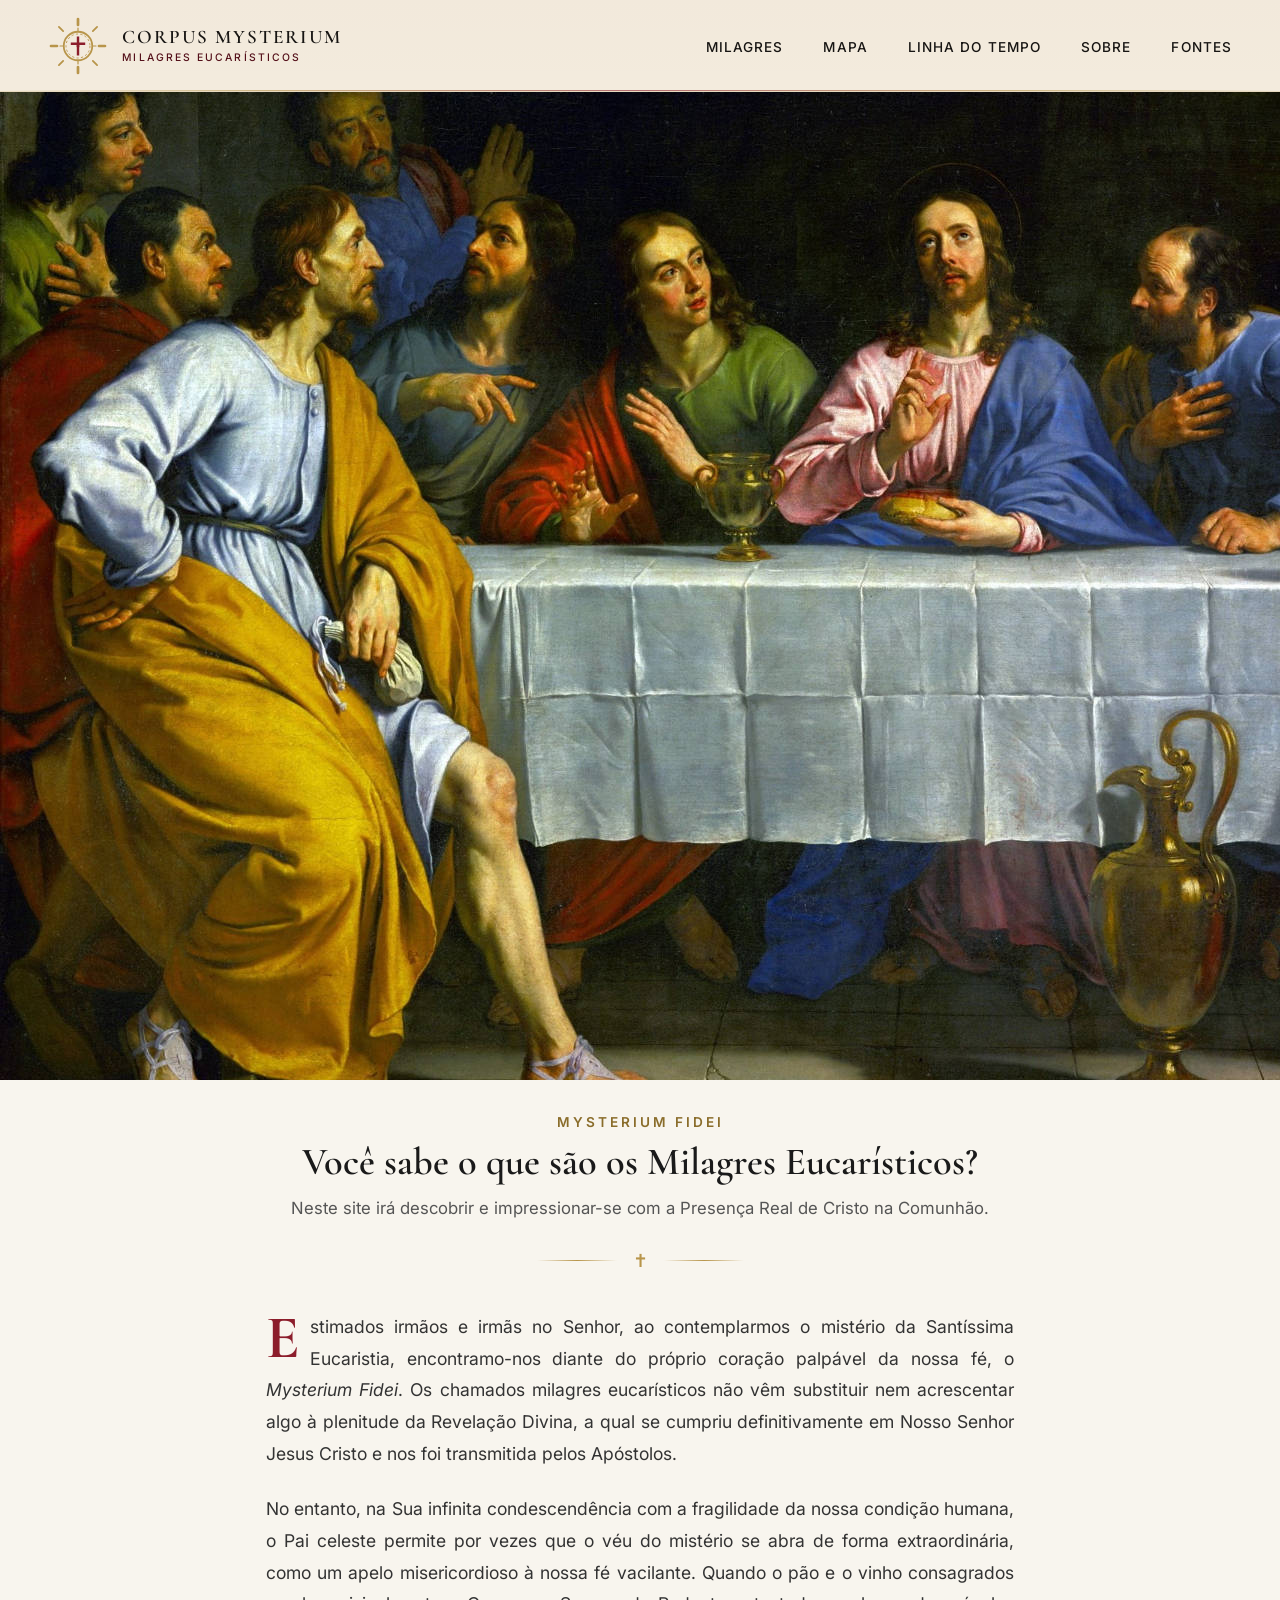
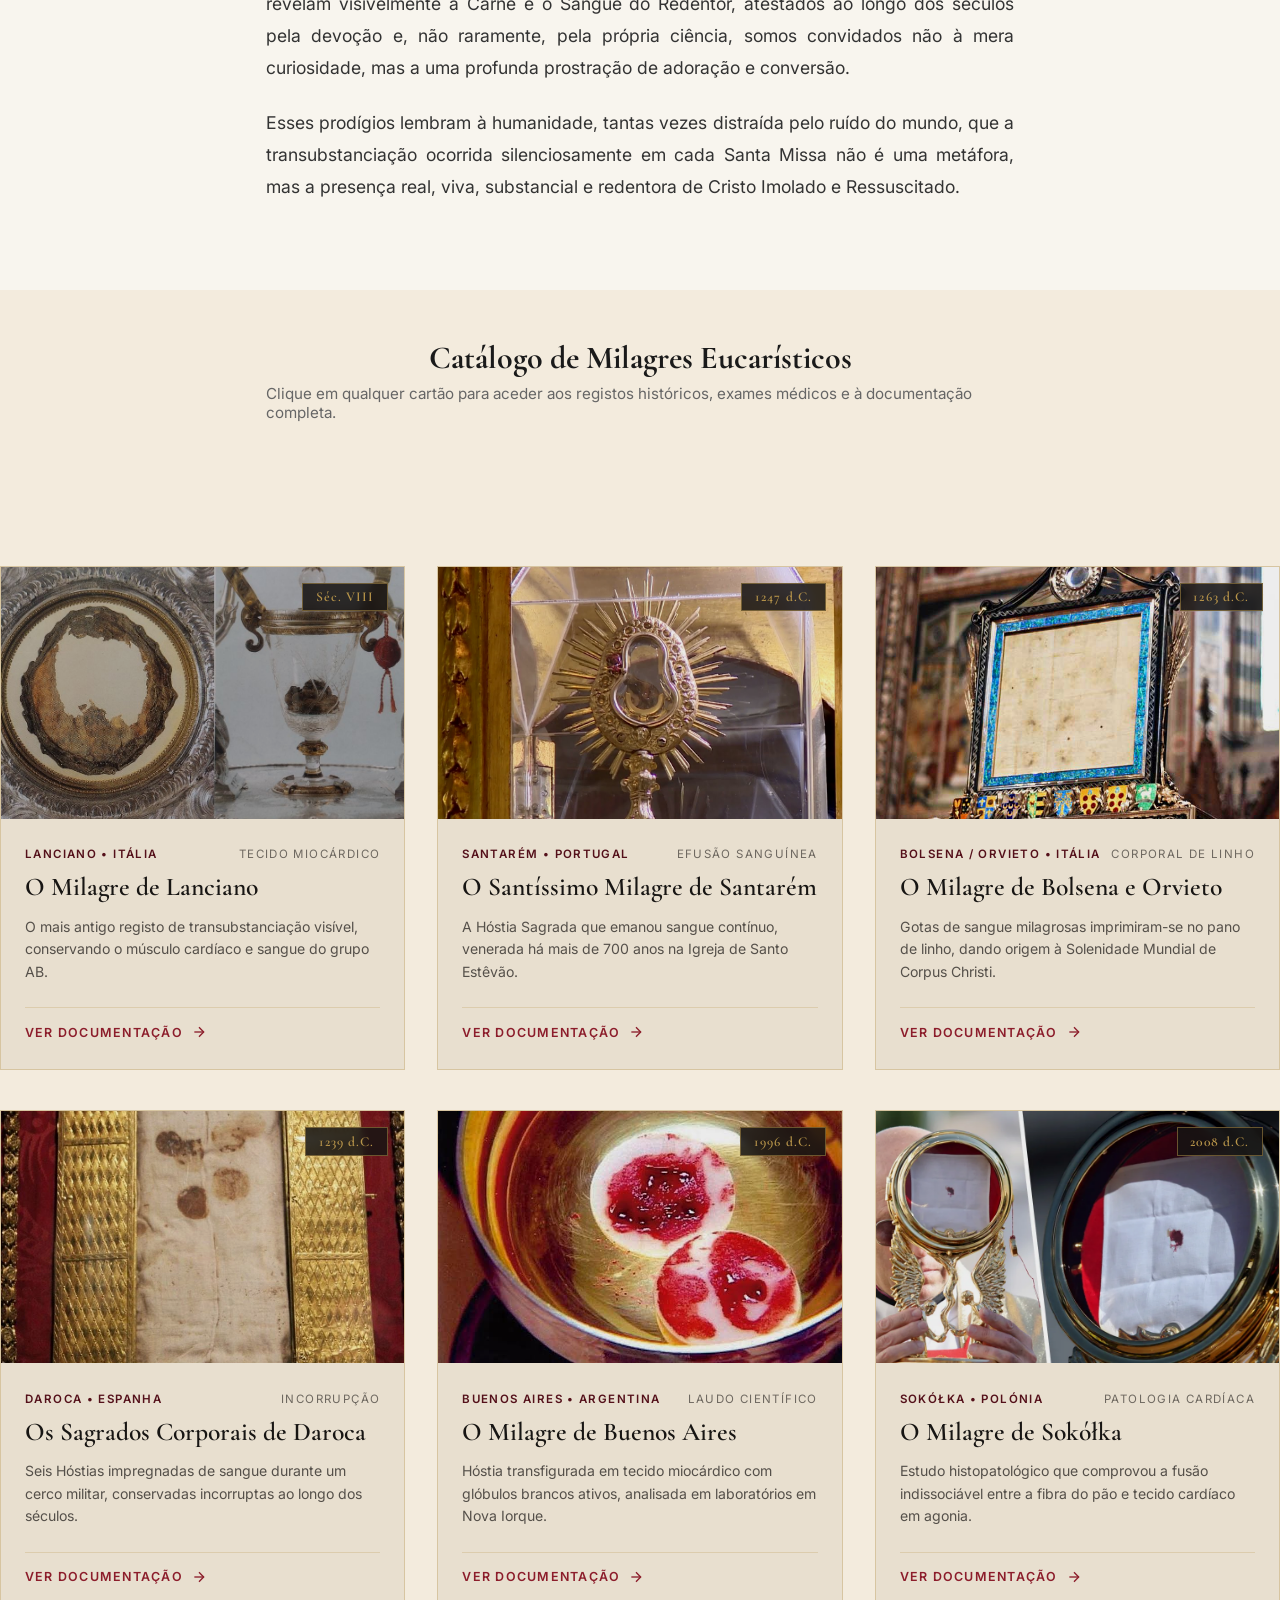
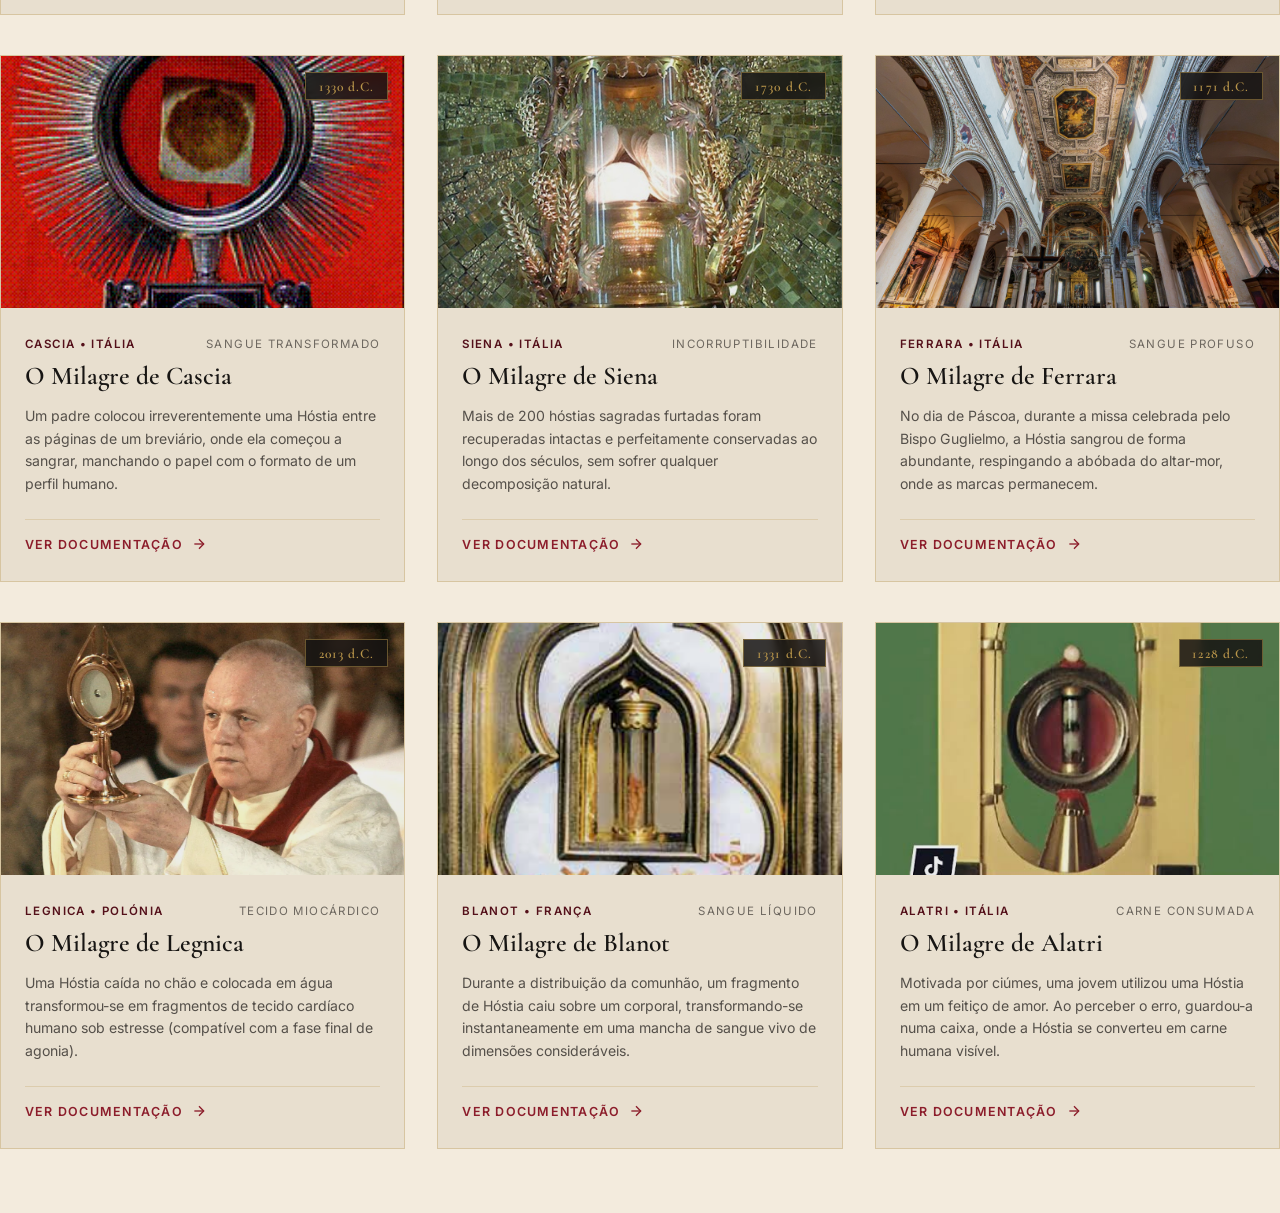
==== index.html @ 96ff58cb "Add files via upload primeira versao do sirte" ====
<!DOCTYPE html>
<html lang="pt-BR">

<head>
    <meta charset="UTF-8">
    <meta name="viewport" content="width=device-width, initial-scale=1.0">
    <title>Corpus Mysterium - Catálogo de Milagres Eucarísticos</title>

    <!-- Tipografia Editorial: Cormorant Garamond (Solene) & Inter (Moderna) -->
    <link rel="preconnect" href="https://fonts.googleapis.com">
    <link rel="preconnect" href="https://fonts.gstatic.com" crossorigin>
    <link
        href="https://fonts.googleapis.com/css2?family=Cormorant+Garamond:ital,wght@0,400;0,600;1,400&family=Inter:wght@300;400;500;600&display=swap"
        rel="stylesheet">

    <link rel="stylesheet" href="style.css">
</head>

<body>

    <header class="corpus-header">
        <!-- Textura/Marca d'água sutil de fundo (sem néon) -->
        <div class="sacred-atmosphere" aria-hidden="true"></div>

        <div class="header-container">
            <!-- ESQUERDA: Logo Gravura com Identidade do Projeto -->
            <div class="logo-wrapper">
                <a href="#" class="brand-placeholder" aria-label="Corpus Mysterium - Início">
                    <span class="brand-symbol" aria-hidden="true">
                        <!-- Logo SVG: Gravura Eucarística em Estilo Prensa Clássica -->
                        <svg width="40" height="40" viewBox="0 0 40 40" fill="none" xmlns="http://www.w3.org/2000/svg">
                            <!-- Raios de luz gravados com hierarquia de traços -->
                            <g stroke="#B8954A" stroke-linecap="round">
                                <path d="M20 2V6M20 34V38M2 20H6M34 20H38" stroke-width="1.8" />
                                <path
                                    d="M7.27 7.27L10.1 10.1M29.9 29.9L32.73 32.73M7.27 32.73L10.1 29.9M29.9 10.1L32.73 7.27"
                                    stroke-width="1.2" />
                                <path d="M20 8V10M20 30V32M8 20H10M30 20H32" stroke-width="0.8" />
                            </g>
                            <!-- Borda da Hóstia (Prensa/Encadernação) -->
                            <circle cx="20" cy="20" r="9.5" stroke="#B8954A" stroke-width="1.2" />
                            <circle cx="20" cy="20" r="8" stroke="#B8954A" stroke-width="0.6"
                                stroke-dasharray="1.5 1.5" />
                            <!-- Cruz Litúrgica em Vermelho Sangue -->
                            <path d="M20 14.5V25.5M16 18.5H24" stroke="#8C1D2B" stroke-width="1.6"
                                stroke-linecap="square" />
                            <circle cx="20" cy="20" r="1" fill="#8C1D2B" />
                        </svg>
                    </span>
                    <div class="brand-text">
                        <span class="brand-title">Corpus Mysterium</span>
                        <span class="brand-subtitle">Milagres Eucarísticos</span>
                    </div>
                </a>
            </div>

            <!-- CENTRO / DIREITA: Navegação Desktop -->
            <nav class="main-nav" aria-label="Navegação Principal">
                <ul class="nav-list">
                    <li><a href="#milagres" class="nav-link">Milagres</a></li>
                    <li><a href="#mapa" class="nav-link">Mapa</a></li>
                    <li><a href="#linha-do-tempo" class="nav-link">Linha do Tempo</a></li>
                    <li><a href="#sobre" class="nav-link">Sobre</a></li>
                    <li><a href="#fontes" class="nav-link">Fontes</a></li>
                </ul>
            </nav>

            <!-- Ações Mobile -->
            <div class="header-actions">
                <button class="mobile-menu-btn" id="menuToggle" aria-label="Abrir Menu" aria-expanded="false">
                    <span class="hamburger-line"></span>
                    <span class="hamburger-line"></span>
                </button>
            </div>
        </div>

        <!-- Linha Inferior com Acabamento Litúrgico -->
        <div class="sacred-bottom-border" aria-hidden="true"></div>
    </header>

    <!-- Menu Gaveta Mobile -->
    <div class="mobile-drawer" id="mobileDrawer" aria-hidden="true">
        <div class="drawer-header">
            <span class="drawer-title">Sumário Litúrgico</span>
            <button class="drawer-close" id="menuClose" aria-label="Fechar Menu">&times;</button>
        </div>
        <nav class="drawer-nav">
            <ul>
                <li><a href="#milagres" class="drawer-link">Milagres</a></li>
                <li><a href="#mapa" class="drawer-link">Mapa</a></li>
                <li><a href="#linha-do-tempo" class="drawer-link">Linha do Tempo</a></li>
                <li><a href="#sobre" class="drawer-link">Sobre</a></li>
                <li><a href="#fontes" class="drawer-link">Fontes</a></li>
            </ul>
        </nav>
        <div class="drawer-footer">
            <span>Corpus Mysterium &middot; Patrimônio Histórico</span>
        </div>
    </div>
    <div class="drawer-backdrop" id="drawerBackdrop"></div>

    <div class="imagemPrincipal">
        <img src="imagens/last-supper-jesus-desktop-7qcbirqkfvjuj2x7.jpg" alt="">
    </div>
    <section class="seccao-introducao">
        <div class="container-editorial">

            <!-- TÍTULOS -->
            <header class="editorial-header">
                <span class="editorial-subtitulo">Mysterium Fidei</span>
                <h2 class="editorial-titulo">Você sabe o que são os Milagres Eucarísticos?</h2>
                <p class="editorial-tagline">Neste site irá descobrir e impressionar-se com a Presença Real de Cristo na
                    Comunhão.</p>
            </header>

            <!-- DIVISOR DECORATIVO -->
            <div class="sacred-divider" aria-hidden="true">
                <span class="line"></span>
                <span class="symbol">✝</span>
                <span class="line"></span>
            </div>

            <!-- CORPO DE TEXTO -->
            <article class="editorial-conteudo">
                <p>
                    <span class="drop-cap">E</span>stimados irmãos e irmãs no Senhor, ao contemplarmos o mistério da
                    Santíssima Eucaristia, encontramo-nos diante do próprio coração palpável da nossa fé, o
                    <em>Mysterium Fidei</em>. Os chamados milagres eucarísticos não vêm substituir nem acrescentar algo
                    à plenitude da Revelação Divina, a qual se cumpriu definitivamente em Nosso Senhor Jesus Cristo e
                    nos foi transmitida pelos Apóstolos.
                </p>
                <p>
                    No entanto, na Sua infinita condescendência com a fragilidade da nossa condição humana, o Pai
                    celeste permite por vezes que o véu do mistério se abra de forma extraordinária, como um apelo
                    misericordioso à nossa fé vacilante. Quando o pão e o vinho consagrados revelam visivelmente a Carne
                    e o Sangue do Redentor, atestados ao longo dos séculos pela devoção e, não raramente, pela própria
                    ciência, somos convidados não à mera curiosidade, mas a uma profunda prostração de adoração e
                    conversão.
                </p>
                <p>
                    Esses prodígios lembram à humanidade, tantas vezes distraída pelo ruído do mundo, que a
                    transubstanciação ocorrida silenciosamente em cada Santa Missa não é uma metáfora, mas a presença
                    real, viva, substancial e redentora de Cristo Imolado e Ressuscitado.
                </p>
            </article>

        </div>
    </section>

    <!-- SEÇÃO SUBSEQUENTE COM MARGEM ADEQUADA -->
    <section class="seccao-catalogo container-editorial">
        <h2 class="catalogo-titulo">Catálogo de Milagres Eucarísticos</h2>
        <p class="catalogo-subtitulo">Clique em qualquer cartão para aceder aos registos históricos, exames médicos e à
            documentação completa.</p>
    </section>

    <!-- SEÇÃO DE CARDS EM FILEIRAS DE 3 COM FOTO -->
    <section id="galeria-milagres" class="miracles-gallery-section">
        <div class="section-container">
            <div class="section-header">
                <span class="section-tag"></span>
            </div>

            <!-- Grelha de 3 Colunas -->
            <div class="miracles-photo-grid">

                <!-- CARD 1 -->
                <a href="/milagre lanciano/lanciano.html" class="miracle-photo-card">
                    <div class="card-photo-wrapper">
                        <!-- Substitua o caminho da imagem pelo ficheiro real da foto -->
                        <img src="imagens/milagre-eucaristico-de-lanciano-04.jpg" alt="Relicário do Milagre de Lanciano"
                            class="card-photo" loading="lazy">
                        <span class="card-badge">Séc. VIII</span>
                    </div>
                    <div class="card-body">
                        <div class="card-meta">
                            <span class="card-location">Lanciano &bull; Itália</span>
                            <span class="card-type">Tecido Miocárdico</span>
                        </div>
                        <h3 class="card-title">O Milagre de Lanciano</h3>
                        <p class="card-description">
                            O mais antigo registo de transubstanciação visível, conservando o músculo cardíaco e sangue
                            do grupo AB.
                        </p>
                        <span class="card-action">
                            Ver Documentação
                            <svg class="arrow-icon" viewBox="0 0 24 24" fill="none" stroke="currentColor"
                                stroke-width="2">
                                <line x1="5" y1="12" x2="19" y2="12"></line>
                                <polyline points="12 5 19 12 12 19"></polyline>
                            </svg>
                        </span>
                    </div>
                </a>

                <!-- CARD 2 -->
                <a href="/milagre santarem/santarem.html" class="miracle-photo-card">
                    <div class="card-photo-wrapper">
                        <img src="imagens/maxresdefault.jpg" alt="Santuário do Milagre de Santarém" class="card-photo"
                            loading="lazy">
                        <span class="card-badge">1247 d.C.</span>
                    </div>
                    <div class="card-body">
                        <div class="card-meta">
                            <span class="card-location">Santarém &bull; Portugal</span>
                            <span class="card-type">Efusão Sanguínea</span>
                        </div>
                        <h3 class="card-title">O Santíssimo Milagre de Santarém</h3>
                        <p class="card-description">
                            A Hóstia Sagrada que emanou sangue contínuo, venerada há mais de 700 anos na Igreja de Santo
                            Estêvão.
                        </p>
                        <span class="card-action">
                            Ver Documentação
                            <svg class="arrow-icon" viewBox="0 0 24 24" fill="none" stroke="currentColor"
                                stroke-width="2">
                                <line x1="5" y1="12" x2="19" y2="12"></line>
                                <polyline points="12 5 19 12 12 19"></polyline>
                            </svg>
                        </span>
                    </div>
                </a>

                <!-- CARD 3 -->
                <a href="/milagre bolsena e orvieto/bolsena.html" class="miracle-photo-card">
                    <div class="card-photo-wrapper">
                        <img src="imagens/foto12_orvieto.jpg" alt="Corporal de Bolsena e Orvieto" class="card-photo"
                            loading="lazy">
                        <span class="card-badge">1263 d.C.</span>
                    </div>
                    <div class="card-body">
                        <div class="card-meta">
                            <span class="card-location">Bolsena / Orvieto &bull; Itália</span>
                            <span class="card-type">Corporal de Linho</span>
                        </div>
                        <h3 class="card-title">O Milagre de Bolsena e Orvieto</h3>
                        <p class="card-description">
                            Gotas de sangue milagrosas imprimiram-se no pano de linho, dando origem à Solenidade Mundial
                            de Corpus Christi.
                        </p>
                        <span class="card-action">
                            Ver Documentação
                            <svg class="arrow-icon" viewBox="0 0 24 24" fill="none" stroke="currentColor"
                                stroke-width="2">
                                <line x1="5" y1="12" x2="19" y2="12"></line>
                                <polyline points="12 5 19 12 12 19"></polyline>
                            </svg>
                        </span>
                    </div>
                </a>

                <!-- CARD 4 -->
                <a href="/milagre daroca/daroca.html" class="miracle-photo-card">
                    <div class="card-photo-wrapper">
                        <img src="imagens/O-milagre-eucarístico-de-Daroca.jpg" alt="Sagradas Hóstias de Daroca"
                            class="card-photo" loading="lazy">
                        <span class="card-badge">1239 d.C.</span>
                    </div>
                    <div class="card-body">
                        <div class="card-meta">
                            <span class="card-location">Daroca &bull; Espanha</span>
                            <span class="card-type">Incorrupção</span>
                        </div>
                        <h3 class="card-title">Os Sagrados Corporais de Daroca</h3>
                        <p class="card-description">
                            Seis Hóstias impregnadas de sangue durante um cerco militar, conservadas incorruptas ao
                            longo dos séculos.
                        </p>
                        <span class="card-action">
                            Ver Documentação
                            <svg class="arrow-icon" viewBox="0 0 24 24" fill="none" stroke="currentColor"
                                stroke-width="2">
                                <line x1="5" y1="12" x2="19" y2="12"></line>
                                <polyline points="12 5 19 12 12 19"></polyline>
                            </svg>
                        </span>
                    </div>
                </a>

                <!-- CARD 5 -->
                <a href="/milagre buenos aires/buenosaires.html" class="miracle-photo-card">
                    <div class="card-photo-wrapper">
                        <img src="imagens/images.jpg" alt="Análise do Milagre de Buenos Aires" class="card-photo"
                            loading="lazy">
                        <span class="card-badge">1996 d.C.</span>
                    </div>
                    <div class="card-body">
                        <div class="card-meta">
                            <span class="card-location">Buenos Aires &bull; Argentina</span>
                            <span class="card-type">Laudo Científico</span>
                        </div>
                        <h3 class="card-title">O Milagre de Buenos Aires</h3>
                        <p class="card-description">
                            Hóstia transfigurada em tecido miocárdico com glóbulos brancos ativos, analisada em
                            laboratórios em Nova Iorque.
                        </p>
                        <span class="card-action">
                            Ver Documentação
                            <svg class="arrow-icon" viewBox="0 0 24 24" fill="none" stroke="currentColor"
                                stroke-width="2">
                                <line x1="5" y1="12" x2="19" y2="12"></line>
                                <polyline points="12 5 19 12 12 19"></polyline>
                            </svg>
                        </span>
                    </div>
                </a>

                <!-- CARD 6 -->
                <a href="/milagre de Sokółka/Sokółka.html" class="miracle-photo-card">
                    <div class="card-photo-wrapper">
                        <img src="imagens/WEB3-SOKOLKA-MIRACLE-EUCHARIST-BODY.webp"
                            alt="Exame Histopatológico de Sokółka" class="card-photo" loading="lazy">
                        <span class="card-badge">2008 d.C.</span>
                    </div>
                    <div class="card-body">
                        <div class="card-meta">
                            <span class="card-location">Sokółka &bull; Polónia</span>
                            <span class="card-type">Patologia Cardíaca</span>
                        </div>
                        <h3 class="card-title">O Milagre de Sokółka</h3>
                        <p class="card-description">
                            Estudo histopatológico que comprovou a fusão indissociável entre a fibra do pão e tecido
                            cardíaco em agonia.
                        </p>
                        <span class="card-action">
                            Ver Documentação
                            <svg class="arrow-icon" viewBox="0 0 24 24" fill="none" stroke="currentColor"
                                stroke-width="2">
                                <line x1="5" y1="12" x2="19" y2="12"></line>
                                <polyline points="12 5 19 12 12 19"></polyline>
                            </svg>
                        </span>
                    </div>
                </a>

                <!-- 1. Cascia -->
                <a href="/milagre cascia/cascia.html" class="miracle-photo-card">
                    <div class="card-photo-wrapper">
                        <img src="imagens/cassia.gif" alt="Milagre Eucarístico de Cascia" class="card-photo"
                            loading="lazy">
                        <span class="card-badge">1330 d.C.</span>
                    </div>
                    <div class="card-body">
                        <div class="card-meta">
                            <span class="card-location">Cascia &bull; Itália</span>
                            <span class="card-type">Sangue Transformado</span>
                        </div>
                        <h3 class="card-title">O Milagre de Cascia</h3>
                        <p class="card-description">
                            Um padre colocou irreverentemente uma Hóstia entre as páginas de um breviário, onde ela
                            começou a sangrar, manchando o papel com o formato de um perfil humano.
                        </p>
                        <span class="card-action">
                            Ver Documentação
                            <svg class="arrow-icon" viewBox="0 0 24 24" fill="none" stroke="currentColor"
                                stroke-width="2">
                                <line x1="5" y1="12" x2="19" y2="12"></line>
                                <polyline points="12 5 19 12 12 19"></polyline>
                            </svg>
                        </span>
                    </div>
                </a>

                <!-- 2. Siena -->
                <a href="/milagre de siena/siena.html" class="miracle-photo-card">
                    <div class="card-photo-wrapper">
                        <img src="imagens/siena.jpg" alt="Milagre Eucarístico de Siena" class="card-photo"
                            loading="lazy">
                        <span class="card-badge">1730 d.C.</span>
                    </div>
                    <div class="card-body">
                        <div class="card-meta">
                            <span class="card-location">Siena &bull; Itália</span>
                            <span class="card-type">Incorruptibilidade</span>
                        </div>
                        <h3 class="card-title">O Milagre de Siena</h3>
                        <p class="card-description">
                            Mais de 200 hóstias sagradas furtadas foram recuperadas intactas e perfeitamente conservadas
                            ao longo dos séculos, sem sofrer qualquer decomposição natural.
                        </p>
                        <span class="card-action">
                            Ver Documentação
                            <svg class="arrow-icon" viewBox="0 0 24 24" fill="none" stroke="currentColor"
                                stroke-width="2">
                                <line x1="5" y1="12" x2="19" y2="12"></line>
                                <polyline points="12 5 19 12 12 19"></polyline>
                            </svg>
                        </span>
                    </div>
                </a>

                <!-- 3. Ferrara -->
                <a href="/milagre de ferrara/ferrara.html" class="miracle-photo-card">
                    <div class="card-photo-wrapper">
                        <img src="imagens/ferrara.jpg" alt="Milagre Eucarístico de Ferrara" class="card-photo"
                            loading="lazy">
                        <span class="card-badge">1171 d.C.</span>
                    </div>
                    <div class="card-body">
                        <div class="card-meta">
                            <span class="card-location">Ferrara &bull; Itália</span>
                            <span class="card-type">Sangue Profuso</span>
                        </div>
                        <h3 class="card-title">O Milagre de Ferrara</h3>
                        <p class="card-description">
                            No dia de Páscoa, durante a missa celebrada pelo Bispo Guglielmo, a Hóstia sangrou de forma
                            abundante, respingando a abóbada do altar-mor, onde as marcas permanecem.
                        </p>
                        <span class="card-action">
                            Ver Documentação
                            <svg class="arrow-icon" viewBox="0 0 24 24" fill="none" stroke="currentColor"
                                stroke-width="2">
                                <line x1="5" y1="12" x2="19" y2="12"></line>
                                <polyline points="12 5 19 12 12 19"></polyline>
                            </svg>
                        </span>
                    </div>
                </a>

                <!-- 4. Legnica -->
                <a href="/milagre de legnica/legnica.html" class="miracle-photo-card">
                    <div class="card-photo-wrapper">
                        <img src="imagens/legnica.webp" alt="Milagre Eucarístico de Legnica" class="card-photo"
                            loading="lazy">
                        <span class="card-badge">2013 d.C.</span>
                    </div>
                    <div class="card-body">
                        <div class="card-meta">
                            <span class="card-location">Legnica &bull; Polónia</span>
                            <span class="card-type">Tecido Miocárdico</span>
                        </div>
                        <h3 class="card-title">O Milagre de Legnica</h3>
                        <p class="card-description">
                            Uma Hóstia caída no chão e colocada em água transformou-se em fragmentos de tecido cardíaco
                            humano sob estresse (compatível com a fase final de agonia).
                        </p>
                        <span class="card-action">
                            Ver Documentação
                            <svg class="arrow-icon" viewBox="0 0 24 24" fill="none" stroke="currentColor"
                                stroke-width="2">
                                <line x1="5" y1="12" x2="19" y2="12"></line>
                                <polyline points="12 5 19 12 12 19"></polyline>
                            </svg>
                        </span>
                    </div>
                </a>

                <!-- 5. Blanot -->
                <a href="/milagre de blanot/blanot.html" class="miracle-photo-card">
                    <div class="card-photo-wrapper">
                        <img src="imagens/blanot_1.JPG" alt="Milagre Eucarístico de Blanot" class="card-photo"
                            loading="lazy">
                        <span class="card-badge">1331 d.C.</span>
                    </div>
                    <div class="card-body">
                        <div class="card-meta">
                            <span class="card-location">Blanot &bull; França</span>
                            <span class="card-type">Sangue Líquido</span>
                        </div>
                        <h3 class="card-title">O Milagre de Blanot</h3>
                        <p class="card-description">
                            Durante a distribuição da comunhão, um fragmento de Hóstia caiu sobre um corporal,
                            transformando-se instantaneamente em uma mancha de sangue vivo de dimensões consideráveis.
                        </p>
                        <span class="card-action">
                            Ver Documentação
                            <svg class="arrow-icon" viewBox="0 0 24 24" fill="none" stroke="currentColor"
                                stroke-width="2">
                                <line x1="5" y1="12" x2="19" y2="12"></line>
                                <polyline points="12 5 19 12 12 19"></polyline>
                            </svg>
                        </span>
                    </div>
                </a>

                <!-- 6. Alatri -->
                <a href="/milagre de alatri/alatri.html" class="miracle-photo-card">
                    <div class="card-photo-wrapper">
                        <img src="imagens/alatri.jpg" alt="Milagre Eucarístico de Alatri" class="card-photo"
                            loading="lazy">
                        <span class="card-badge">1228 d.C.</span>
                    </div>
                    <div class="card-body">
                        <div class="card-meta">
                            <span class="card-location">Alatri &bull; Itália</span>
                            <span class="card-type">Carne Consumada</span>
                        </div>
                        <h3 class="card-title">O Milagre de Alatri</h3>
                        <p class="card-description">
                            Motivada por ciúmes, uma jovem utilizou uma Hóstia em um feitiço de amor. Ao perceber o
                            erro, guardou-a numa caixa, onde a Hóstia se converteu em carne humana visível.
                        </p>
                        <span class="card-action">
                            Ver Documentação
                            <svg class="arrow-icon" viewBox="0 0 24 24" fill="none" stroke="currentColor"
                                stroke-width="2">
                                <line x1="5" y1="12" x2="19" y2="12"></line>
                                <polyline points="12 5 19 12 12 19"></polyline>
                            </svg>
                        </span>
                    </div>
                </a>

            </div>
        </div>
    </section>

    <script src="script.js"></script>
</body>

</html>
---- style.css ----
:root {
    /* Paleta Oficial */
    --ivory-eucharistic: #F3EBDD;
    --cream: #E8DFCF;
    --incense-black: #171513;
    --blood-red: #8C1D2B;
    /* Vermelho sangue vivo */
    --blood-deep: #54101A;
    /* Vinho sacramental escuro */
    --liturgical-gold: #B8954A;
    /* Dourado litúrgico */

    /* Tipografia */
    --font-heading: 'Cormorant Garamond', Georgia, serif;
    --font-sans: 'Inter', sans-serif;

    /* Dimensões */
    --header-height: 92px;
    --container-max: 1400px;
}

/* Reset básico */
*,
*::before,
*::after {
    box-sizing: border-box;
    margin: 0;
    padding: 0;
}

body {
    background-color: var(--ivory-eucharistic);
    color: var(--incense-black);
    font-family: var(--font-sans);
    -webkit-font-smoothing: antialiased;
}

/* ==========================================
   HEADER PRINCIPAL
   ========================================== */
.corpus-header {

    position: fixed;
    top: 0;
    left: 0;
    z-index: 1000;
    /* Garante que o header fique acima dos outros elementos */
    width: 100%;
    height: var(--header-height);
    background-color: var(--ivory-eucharistic);
    display: flex;
    align-items: center;
    justify-content: center;
    border-bottom: 1px solid rgba(184, 149, 74, 0.2);
}

/* Fundo editorial sóbrio (Sem néon/brilho artificial) */
.sacred-atmosphere {
    position: absolute;
    top: 0;
    left: 0;
    width: 100%;
    height: 100%;
    pointer-events: none;
    opacity: 0.25;
    background: linear-gradient(180deg, rgba(140, 29, 43, 0.04) 0%, transparent 100%);
}

.header-container {
    width: 100%;
    max-width: var(--container-max);
    margin: 0 auto;
    padding: 0 3rem;
    display: flex;
    align-items: center;
    justify-content: space-between;
    position: relative;
    z-index: 2;
}

/* ==========================================
   LOGO & BRANDING (ESQUERDA)
   ========================================== */
.logo-wrapper {
    display: flex;
    align-items: center;
}

.brand-placeholder {
    display: flex;
    align-items: center;
    gap: 0.9rem;
    text-decoration: none;
    color: var(--incense-black);
    transition: opacity 0.25s ease;
}

.brand-placeholder:hover {
    opacity: 0.82;
}

.brand-symbol {
    display: flex;
    align-items: center;
    justify-content: center;
    width: 60px;
    /* Aumentado de 42px para 60px */
    height: 60px;
    /* Aumentado de 42px para 60px */
    flex-shrink: 0;
}

.brand-symbol svg {
    display: block;
    width: 100%;
    height: 100%;
}

.brand-text {
    display: flex;
    flex-direction: column;
}

.brand-title {
    font-family: var(--font-heading);
    font-size: 1.2rem;
    font-weight: 600;
    letter-spacing: 0.1em;
    text-transform: uppercase;
    color: var(--incense-black);
    line-height: 1.1;
}

.brand-subtitle {
    font-size: 0.65rem;
    font-weight: 500;
    letter-spacing: 0.2em;
    text-transform: uppercase;
    color: var(--blood-deep);
    margin-top: 3px;
}

/* ==========================================
   NAVEGAÇÃO PRINCIPAL (DESKTOP)
   ========================================== */
.main-nav {
    display: flex;
}

.nav-list {
    list-style: none;
    display: flex;
    gap: 2.5rem;
    align-items: center;
}

.nav-link {
    position: relative;
    text-decoration: none;
    font-family: var(--font-sans);
    font-size: 0.85rem;
    font-weight: 500;
    letter-spacing: 0.08em;
    text-transform: uppercase;
    color: var(--incense-black);
    padding: 0.5rem 0;
    transition: color 0.25s ease;
}

/* Linha de seleção elegante ao passar o mouse */
.nav-link::after {
    content: '';
    position: absolute;
    bottom: 0;
    left: 0;
    width: 0;
    height: 1.5px;
    background: var(--blood-red);
    transition: width 0.25s cubic-bezier(0.4, 0, 0.2, 1);
}

.nav-link:hover {
    color: var(--blood-red);
}

.nav-link:hover::after {
    width: 100%;
}

/* Detalhe inferior em degradê litúrgico */
.sacred-bottom-border {
    position: absolute;
    bottom: 0;
    left: 0;
    width: 100%;
    height: 1.5px;
    background: linear-gradient(90deg,
            transparent 0%,
            var(--liturgical-gold) 20%,
            var(--blood-red) 50%,
            var(--liturgical-gold) 80%,
            transparent 100%);
    opacity: 0.6;
    z-index: 3;
}

/* ==========================================
   BOTÃO MENU MOBILE
   ========================================== */
.header-actions {
    display: none;
}

.mobile-menu-btn {
    background: none;
    border: none;
    cursor: pointer;
    width: 32px;
    height: 32px;
    display: flex;
    flex-direction: column;
    justify-content: center;
    gap: 6px;
    padding: 4px;
}

.hamburger-line {
    display: block;
    width: 100%;
    height: 1.5px;
    background-color: var(--incense-black);
    transition: transform 0.3s ease;
}

/* ==========================================
   GAVETA MOBILE (MOBILE DRAWER)
   ========================================== */
.mobile-drawer {
    position: fixed;
    top: 0;
    right: -100%;
    width: 300px;
    height: 100vh;
    background-color: var(--ivory-eucharistic);
    border-left: 1px solid var(--liturgical-gold);
    z-index: 2000;
    display: flex;
    flex-direction: column;
    padding: 2rem;
    transition: right 0.35s cubic-bezier(0.16, 1, 0.3, 1);
    box-shadow: -10px 0 30px rgba(23, 21, 19, 0.12);
}

.mobile-drawer.open {
    right: 0;
}

.drawer-header {
    display: flex;
    justify-content: space-between;
    align-items: center;
    border-bottom: 1px solid rgba(184, 149, 74, 0.25);
    padding-bottom: 1rem;
    margin-bottom: 2rem;
}

.drawer-title {
    font-family: var(--font-heading);
    font-size: 1.15rem;
    font-weight: 600;
    letter-spacing: 0.1em;
    color: var(--blood-deep);
    text-transform: uppercase;
}

.drawer-close {
    background: none;
    border: none;
    font-size: 1.8rem;
    cursor: pointer;
    color: var(--incense-black);
    line-height: 1;
}

.drawer-nav ul {
    list-style: none;
    display: flex;
    flex-direction: column;
    gap: 1.5rem;
}

.drawer-link {
    text-decoration: none;
    font-size: 1.1rem;
    font-family: var(--font-heading);
    color: var(--incense-black);
    letter-spacing: 0.08em;
    display: inline-block;
    transition: color 0.2s ease, transform 0.2s ease;
}

.drawer-link:hover {
    color: var(--blood-red);
    transform: translateX(4px);
}

.drawer-footer {
    margin-top: auto;
    font-size: 0.7rem;
    letter-spacing: 0.1em;
    color: var(--blood-deep);
    text-align: center;
    border-top: 1px solid rgba(184, 149, 74, 0.25);
    padding-top: 1.5rem;
    text-transform: uppercase;
}

.drawer-backdrop {
    position: fixed;
    top: 0;
    left: 0;
    width: 100vw;
    height: 100vh;
    background-color: rgba(23, 21, 19, 0.4);
    backdrop-filter: blur(2px);
    z-index: 1500;
    opacity: 0;
    visibility: hidden;
    transition: opacity 0.3s ease, visibility 0.3s ease;
}

.drawer-backdrop.active {
    opacity: 1;
    visibility: visible;
}

/* ==========================================
   RESPONSIVIDADE (MEDIA QUERIES)
   ========================================== */
@media (max-width: 968px) {
    .header-container {
        padding: 0 1.5rem;
    }

    .main-nav {
        display: none;
    }

    .header-actions {
        display: flex;
    }
}

@media (max-width: 480px) {
    .brand-title {
        font-size: 1.05rem;
    }
}

.imagemPrincipal {
    background-image: url(/imagens/last-supper-jesus-desktop-7qcbirqkfvjuj2x7.jpg);
    height: 1050px;
}



.informacoes {
    display: block;
    text-align: center;
    margin-top: 30px;
    text-transform: uppercase;

    p {
        display: flex;
        font-size: large;
        border-radius: 15px;
        padding: 10px;
        font-family: Arial, Helvetica, sans-serif;
        text-transform: none;
        max-width: 500px;
        margin: 20px auto 0 auto;

    }
}

.cards {
    background-color: #B8954A;
    display: flex;
    height: 70rem;
    margin-top: 100px;
}

/* ==========================================
   GRELHA DE CARDS DE MILAGRES (3 COLUNAS)
   ========================================== */
.miracles-gallery-section {
    background-color: var(--ivory-eucharistic);
    padding: 4rem 0;
}

/* Configuração do Grid de 3 Colunas */
.miracles-photo-grid {
    display: grid;
    grid-template-columns: repeat(3, 1fr); /* 3 colunas idênticas */
    gap: 2.5rem 2rem;                       /* Espaçamento entre os cards */
    margin-top: 3rem;
}

/* Estrutura do Card Clicável */
.miracle-photo-card {
    display: flex;
    flex-direction: column;
    text-decoration: none;
    color: var(--incense-black);
    background-color: var(--cream);
    border: 1px solid rgba(184, 149, 74, 0.35);
    position: relative;
    overflow: hidden;
    transition: transform 0.35s cubic-bezier(0.16, 1, 0.3, 1), 
                box-shadow 0.35s ease, 
                border-color 0.35s ease;
}

/* Efeito ao passar o rato (Hover) */
.miracle-photo-card:hover {
    transform: translateY(-8px);
    border-color: var(--liturgical-gold);
    box-shadow: 0 16px 32px rgba(23, 21, 19, 0.12);
}

/* Contentor da Foto */
.card-photo-wrapper {
    position: relative;
    width: 100%;
    aspect-ratio: 16 / 10; /* Mantém a proporção elegante da foto */
    overflow: hidden;
    background-color: var(--incense-black);
}

.card-photo {
    width: 100%;
    height: 100%;
    object-fit: cover; /* Ajusta a imagem sem distorcer */
    transition: transform 0.6s cubic-bezier(0.16, 1, 0.3, 1), filter 0.6s ease;
    filter: brightness(0.92) contrast(1.02);
}

/* Zoom suave na imagem ao passar o rato */
.miracle-photo-card:hover .card-photo {
    transform: scale(1.07);
    filter: brightness(1) contrast(1.05);
}

/* Badge de Época na Foto */
.card-badge {
    position: absolute;
    top: 1rem;
    right: 1rem;
    background-color: rgba(23, 21, 19, 0.85);
    color: var(--liturgical-gold);
    font-family: var(--font-heading);
    font-size: 0.85rem;
    font-weight: 600;
    letter-spacing: 0.08em;
    padding: 0.3rem 0.8rem;
    border: 1px solid rgba(184, 149, 74, 0.5);
    backdrop-filter: blur(4px);
}

/* Corpo do Card */
.card-body {
    padding: 1.8rem 1.5rem;
    display: flex;
    flex-direction: column;
    flex-grow: 1;
}

.card-meta {
    display: flex;
    justify-content: space-between;
    align-items: center;
    font-size: 0.72rem;
    letter-spacing: 0.12em;
    text-transform: uppercase;
    margin-bottom: 0.6rem;
}

.card-location {
    color: var(--blood-deep);
    font-weight: 600;
}

.card-type {
    color: #6E6860;
}

.card-title {
    font-family: var(--font-heading);
    font-size: 1.6rem;
    font-weight: 600;
    color: var(--incense-black);
    line-height: 1.25;
    margin-bottom: 0.8rem;
    transition: color 0.25s ease;
}

.miracle-photo-card:hover .card-title {
    color: var(--blood-red);
}

.card-description {
    font-size: 0.88rem;
    color: #55504A;
    line-height: 1.6;
    margin-bottom: 1.5rem;
    flex-grow: 1;
}

/* Ação de Clique no Fundo do Card */
.card-action {
    display: inline-flex;
    align-items: center;
    gap: 0.5rem;
    font-size: 0.78rem;
    font-weight: 600;
    letter-spacing: 0.1em;
    text-transform: uppercase;
    color: var(--blood-red);
    border-top: 1px solid rgba(184, 149, 74, 0.25);
    padding-top: 1rem;
    margin-top: auto;
    transition: color 0.25s ease;
}

.arrow-icon {
    width: 16px;
    height: 16px;
    transition: transform 0.25s ease;
}

.miracle-photo-card:hover .card-action {
    color: var(--blood-deep);
}

.miracle-photo-card:hover .arrow-icon {
    transform: translateX(5px);
}

/* ==========================================
   RESPONSIVIDADE (MOBILE & TABLET)
   ========================================== */
@media (max-width: 1024px) {
    .miracles-photo-grid {
        grid-template-columns: repeat(2, 1fr); /* 2 colunas em tablets */
        gap: 2rem 1.5rem;
    }
}

@media (max-width: 650px) {
    .miracles-photo-grid {
        grid-template-columns: 1fr; /* 1 coluna em telemóveis */
    }
    
    .card-photo-wrapper {
        aspect-ratio: 16 / 9;
    }
}

/* ESTRUTURA GERAL DA SECÇÃO */
.seccao-introducao {
  background-color: #F8F5EE; /* Tom bege claro/pergaminho */
  padding: 4rem 1.5rem;
  color: #2A2A2A;
}

/* CONTAINER COM LARGURA DE LEITURA CONFORTÁVEL */
.container-editorial {
  max-width: 780px; /* Largura ideal para leitura de textos longos */
  margin: 0 auto;
  padding: 0 1rem;
}

/* HEADER EDITORIAL */
.editorial-header {
  text-align: center;
  margin-bottom: 2rem;
}

.editorial-subtitulo {
  display: block;
  font-size: 0.85rem;
  text-transform: uppercase;
  letter-spacing: 3px;
  color: #8A6D2B; /* Dourado escuro */
  margin-bottom: 0.5rem;
  font-weight: 600;
}

.editorial-titulo {
  font-family: 'Cormorant Garamond', Georgia, serif;
  font-size: 2.4rem;
  font-weight: 600;
  color: #1A1A1A;
  line-height: 1.25;
  margin-bottom: 0.75rem;
}

.editorial-tagline {
  font-size: 1.05rem;
  color: #555555;
  font-weight: 400;
}

/* DIVISOR SAGRADO ELEGANTE */
.sacred-divider {
  display: flex;
  align-items: center;
  justify-content: center;
  gap: 1rem;
  margin: 2rem 0 2.5rem;
}

.sacred-divider .line {
  height: 1px;
  width: 80px;
  background: linear-gradient(90deg, transparent, #B8954A, transparent);
}

.sacred-divider .symbol {
  color: #B8954A;
  font-size: 1.1rem;
}

/* CONTEÚDO E TIPOGRAFIA */
.editorial-conteudo p {
  text-align: justify; /* Textos longos ficam mais alinhados e organizados */
  font-size: 1.1rem;
  line-height: 1.8; /* Espaçamento entre linhas para melhor leitura */
  color: #333333;
  margin-bottom: 1.5rem;
}

/* LETRA CAPITULAR (DROP CAP) */
.drop-cap {
  font-family: 'Cormorant Garamond', Georgia, serif;
  float: left;
  font-size: 3.8rem;
  line-height: 0.8;
  padding-right: 0.6rem;
  padding-top: 0.2rem;
  color: #8C1D2B; /* Vermelho rubi / Sangue */
  font-weight: 700;
}

/* SECÇÃO DO CATÁLOGO (AJUSTE DE MARGENS) */
.seccao-catalogo {
  padding-top: 3rem;
  padding-bottom: 2rem;
}

.catalogo-titulo {
  font-family: 'Cormorant Garamond', Georgia, serif;
  font-size: 2rem;
  color: #1A1A1A;
  margin-bottom: 0.4rem;
  text-align: center;
}

.catalogo-subtitulo {
  font-size: 0.95rem;
  color: #666666;
}

/* RESPONSIVIDADE PARA TELEMÓVEL */
@media (max-width: 768px) {
  .editorial-titulo {
    font-size: 1.8rem;
  }
  
  .editorial-conteudo p {
    text-align: left; /* Em ecrãs pequenos, o alinhamento à esquerda funciona melhor */
    font-size: 1rem;
  }
}
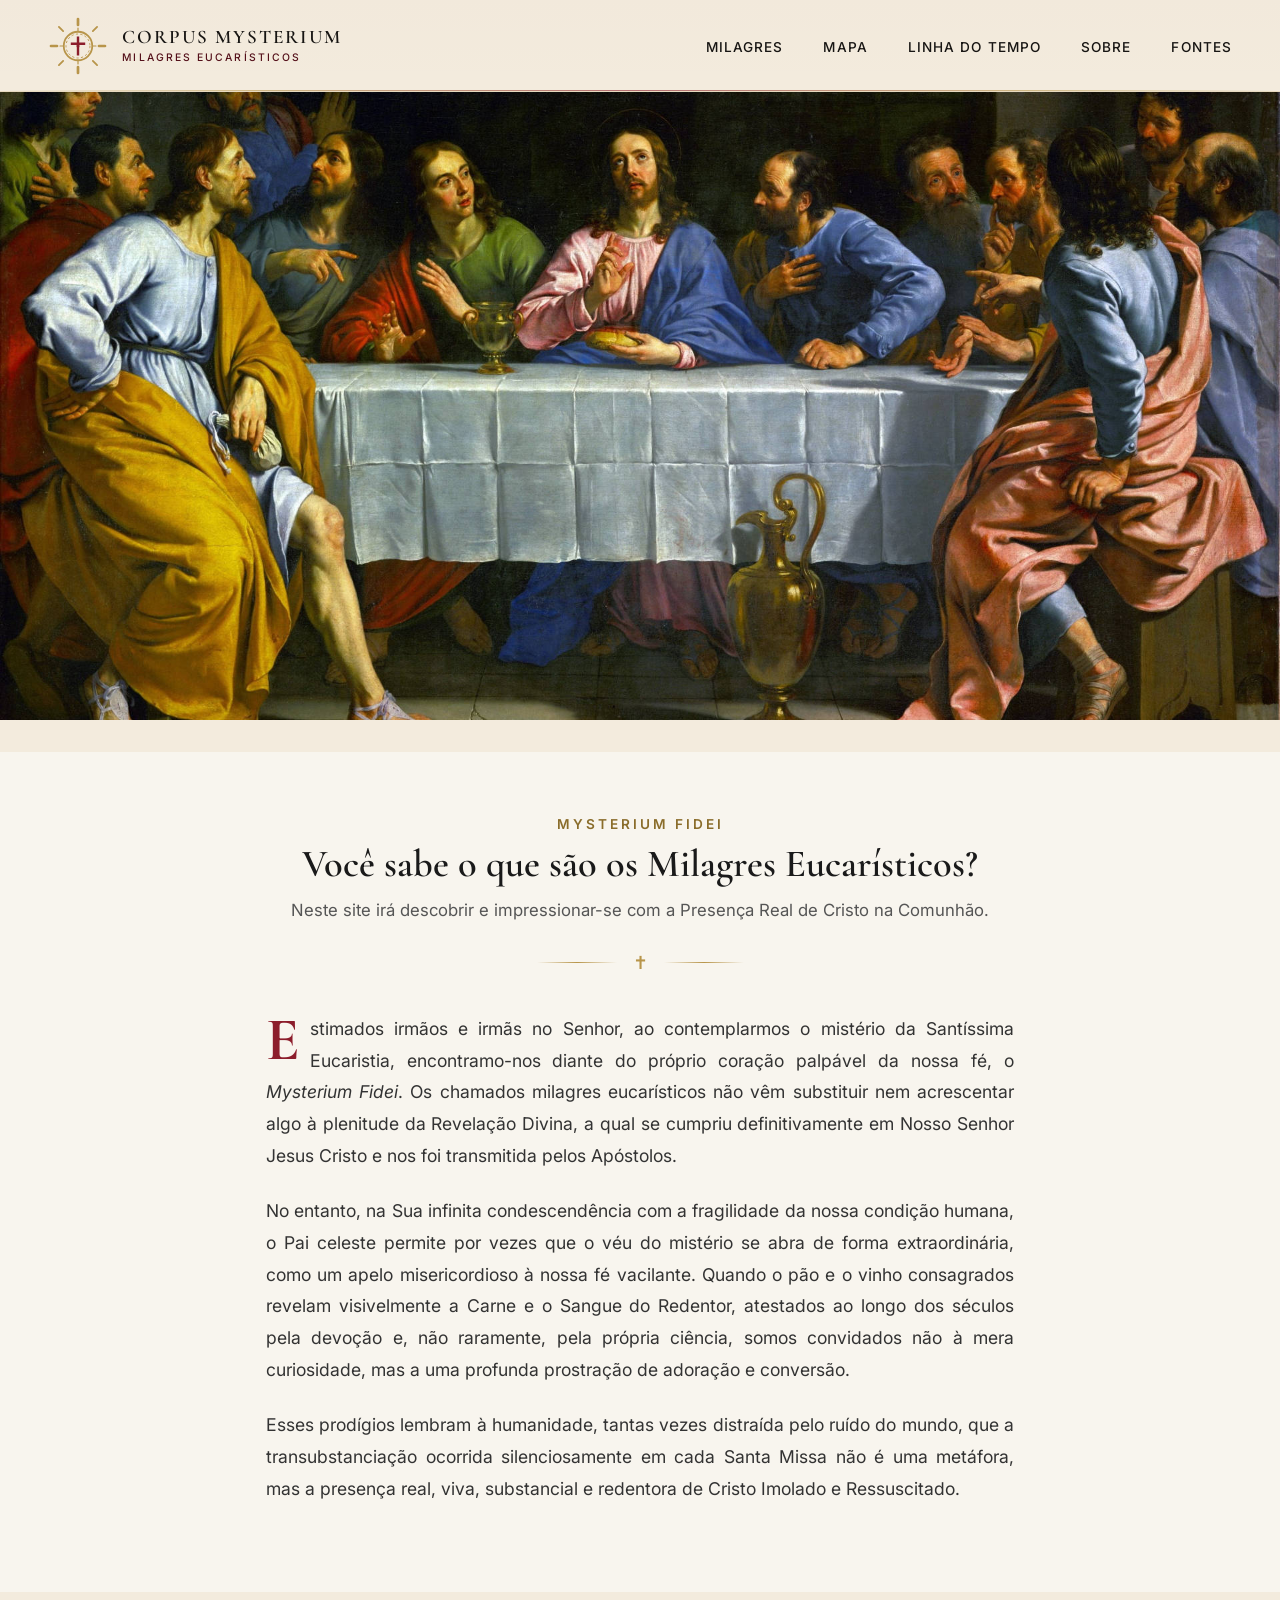
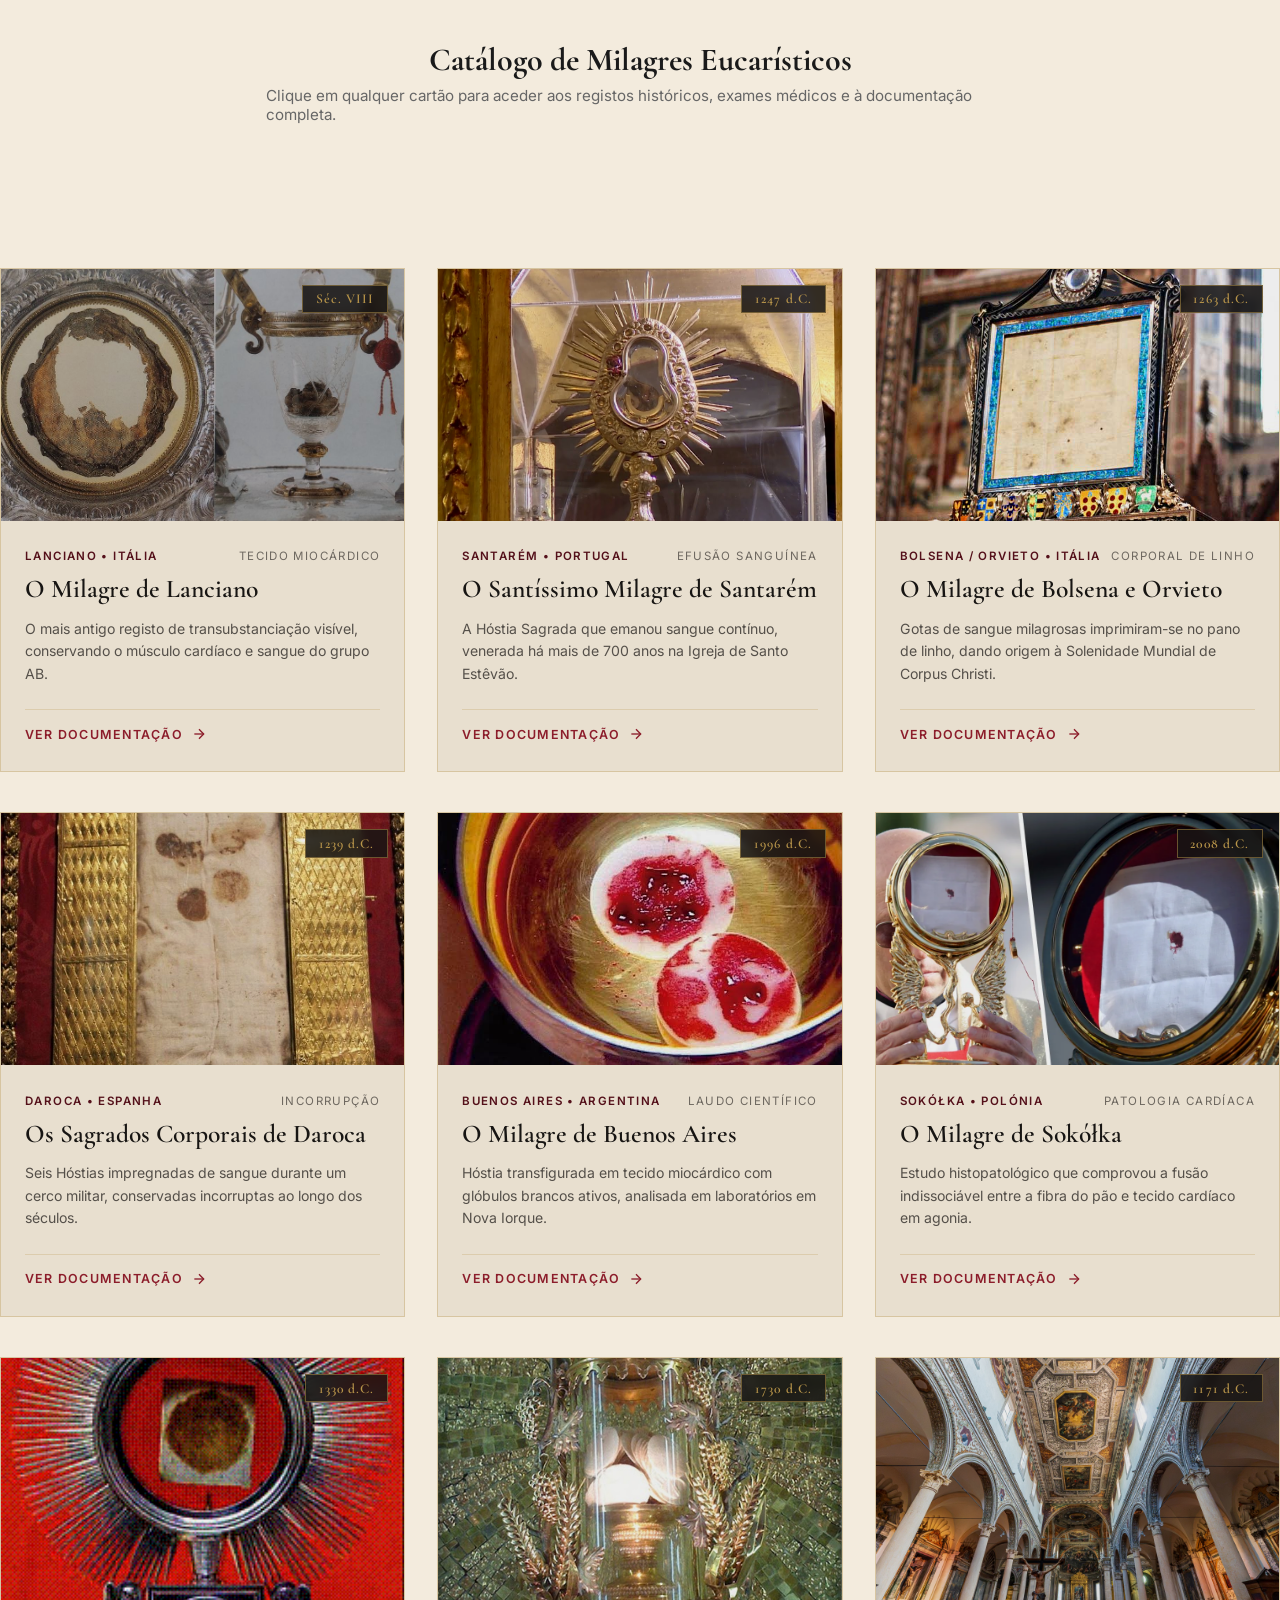
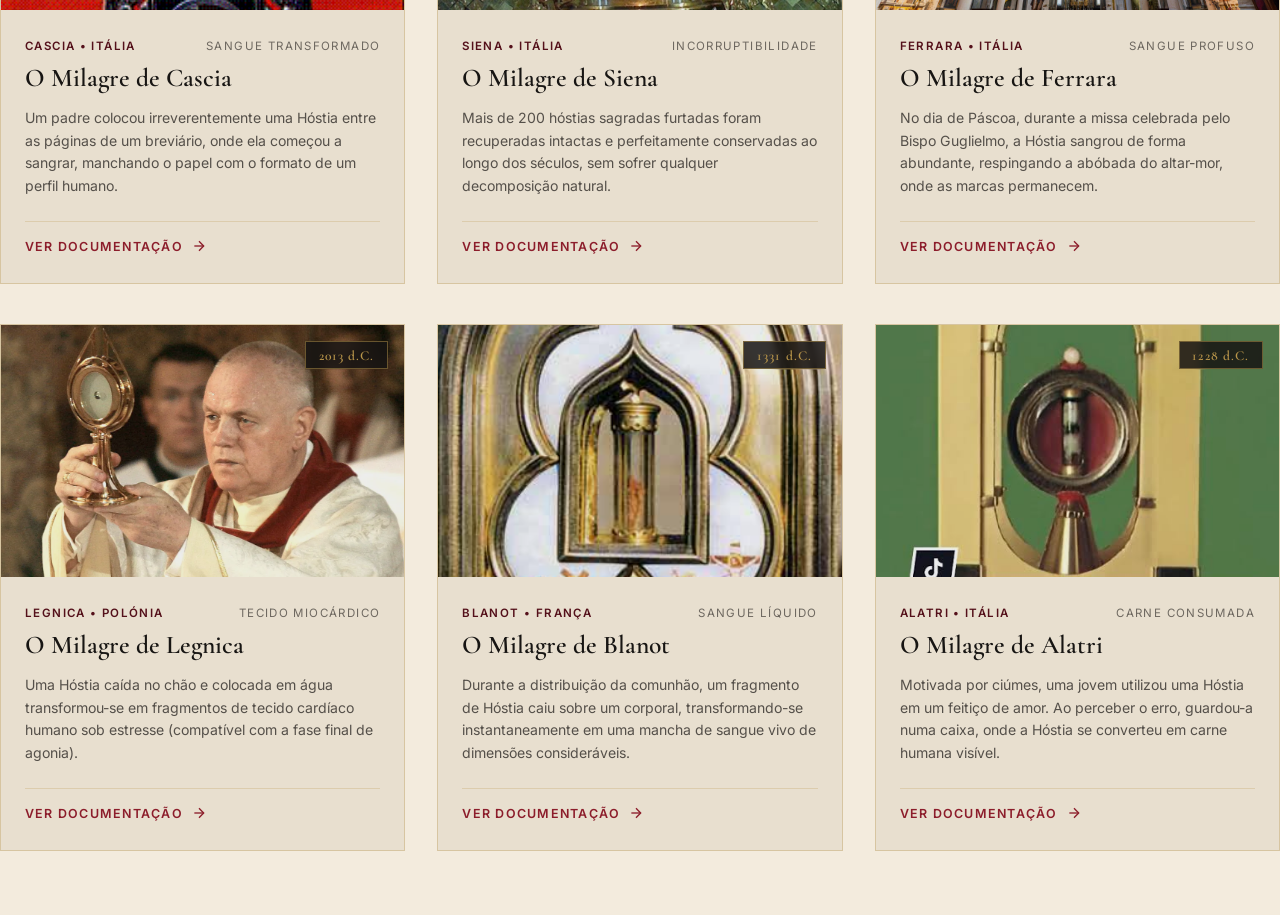
==== commit c934c273: "Add files via upload" ====
--- a/index.html
+++ b/index.html
@@ -99,9 +99,9 @@
     </div>
     <div class="drawer-backdrop" id="drawerBackdrop"></div>
 
-    <div class="imagemPrincipal">
-        <img src="imagens/last-supper-jesus-desktop-7qcbirqkfvjuj2x7.jpg" alt="">
-    </div>
+   <div class="imagemPrincipal">
+    <img src="imagens/last-supper-jesus-desktop-7qcbirqkfvjuj2x7.jpg" alt="A Última Ceia">
+</div>
     <section class="seccao-introducao">
         <div class="container-editorial">
 
--- a/style.css
+++ b/style.css
@@ -358,8 +358,18 @@
 }
 
 .imagemPrincipal {
-    background-image: url(/imagens/last-supper-jesus-desktop-7qcbirqkfvjuj2x7.jpg);
-    height: 1050px;
+    width: 100%;         /* Ocupa 100% da largura da tela */
+    margin: 0 0 2rem 0;  /* Remove margens laterais e deixa apenas um espaço em baixo */
+    padding: 0;          /* Remove espaçamentos internos indesejados */
+    box-sizing: border-box;
+    text-align: center;
+}
+
+.imagemPrincipal img {
+    width: 100%;       /* Estica a imagem para preencher toda a largura da tela com perfeição */
+    height: auto;      /* Mantém a proporção exata da pintura para nunca distorcer */
+    display: block;
+    border-radius: 0;  /* Remove bordas arredondadas para ocupar a largura total de ponta a ponta */
 }
 
 
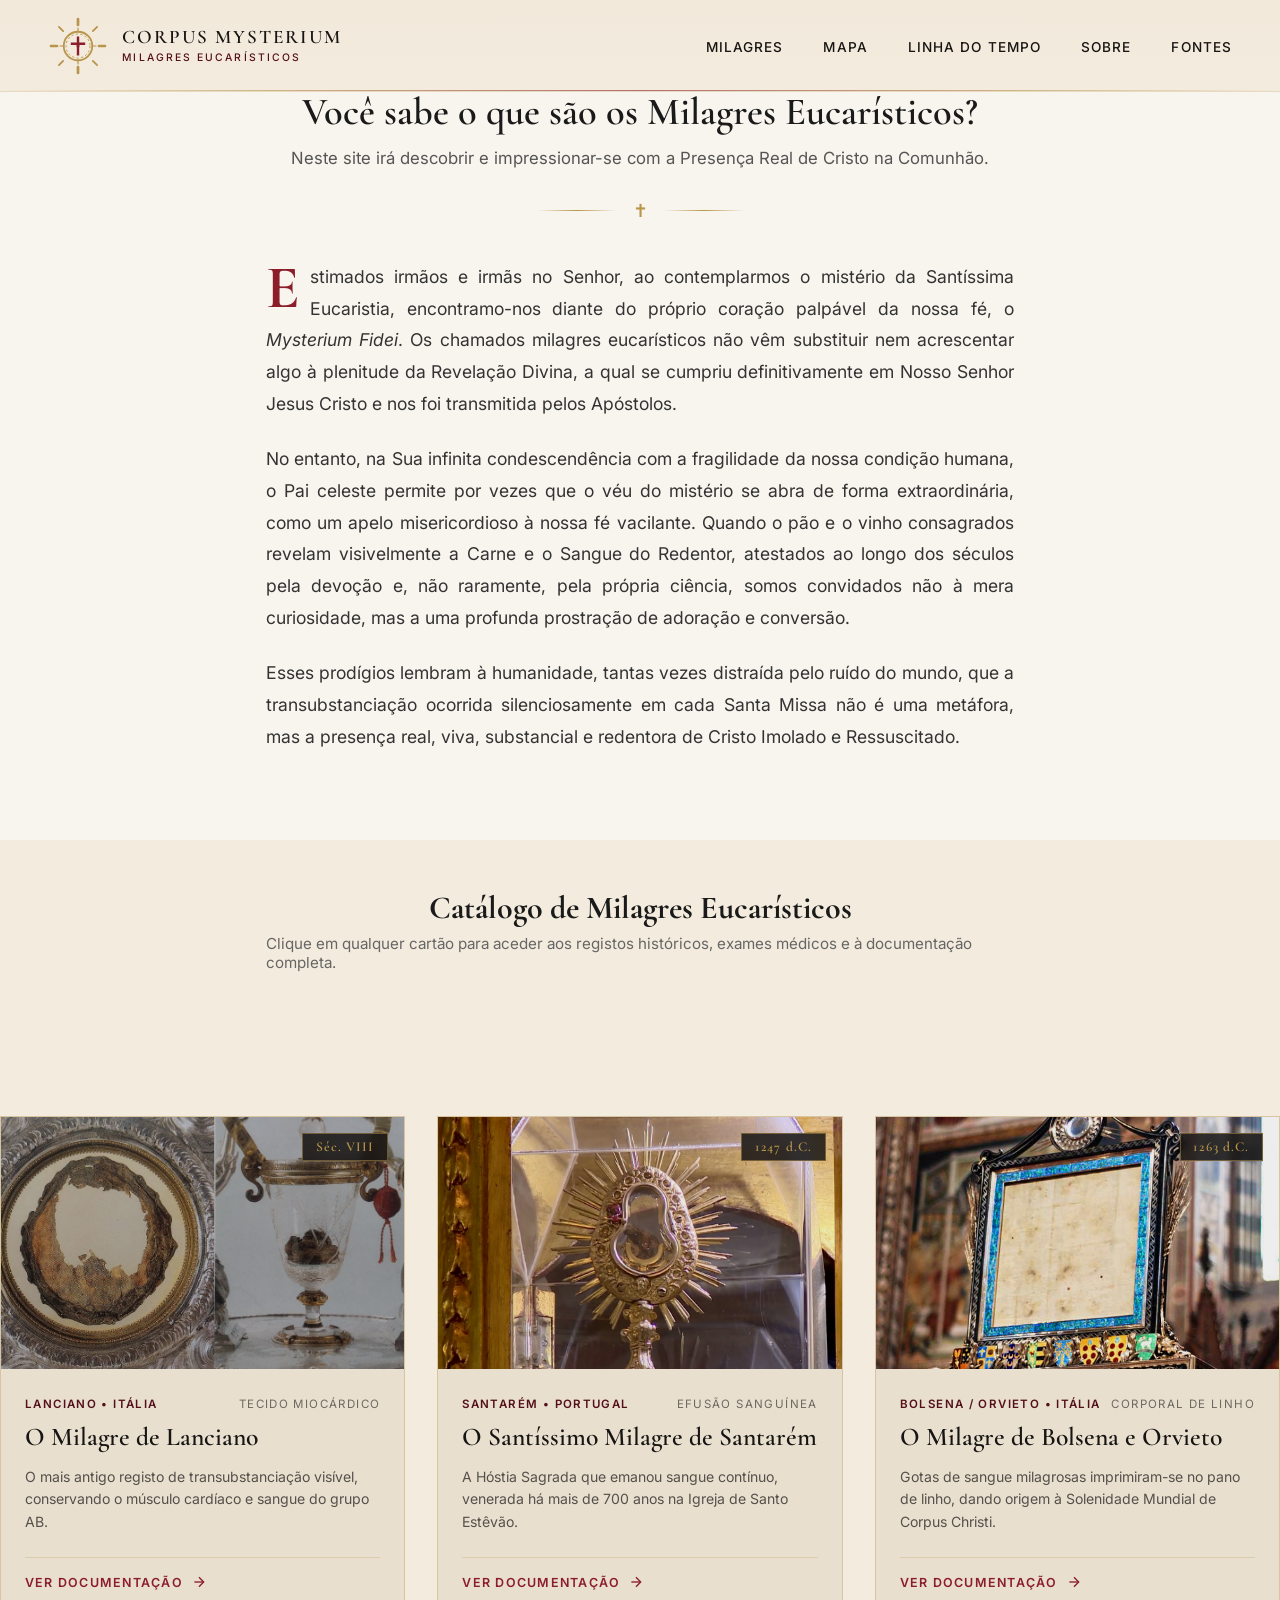
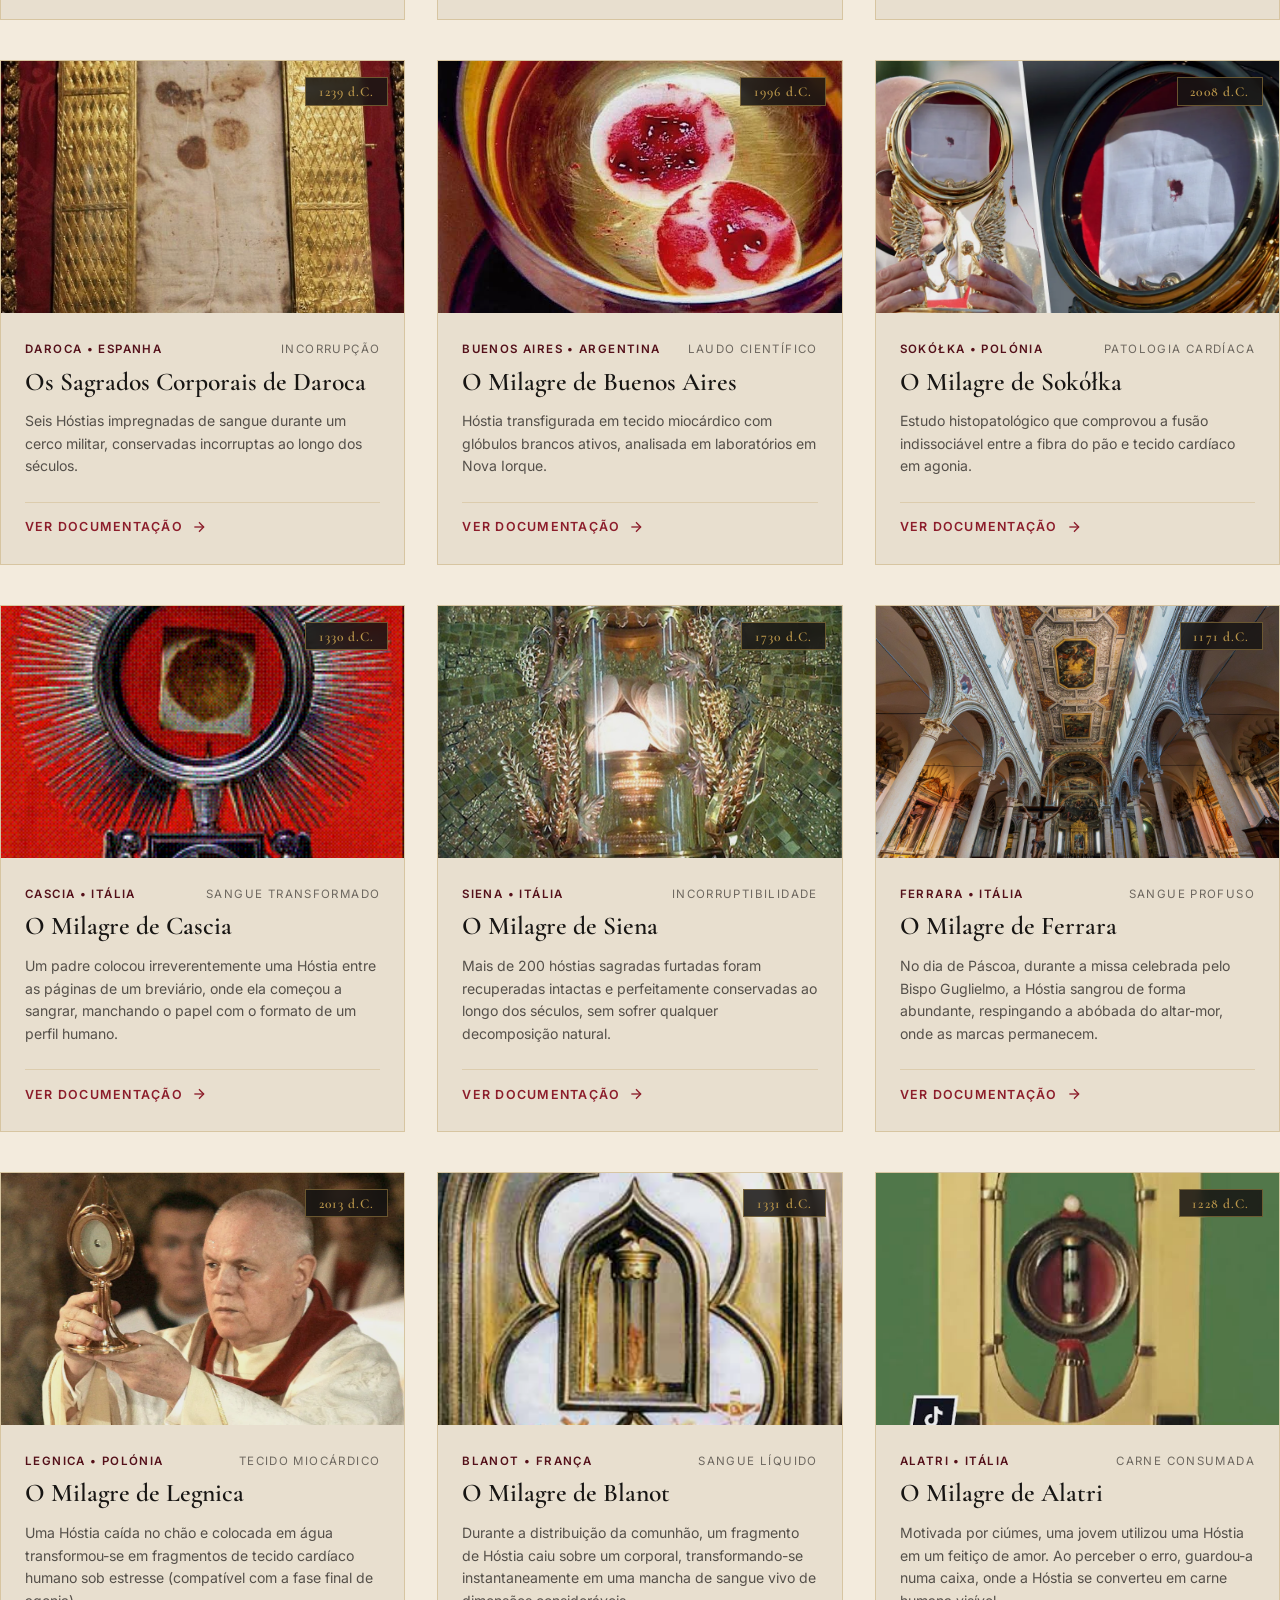
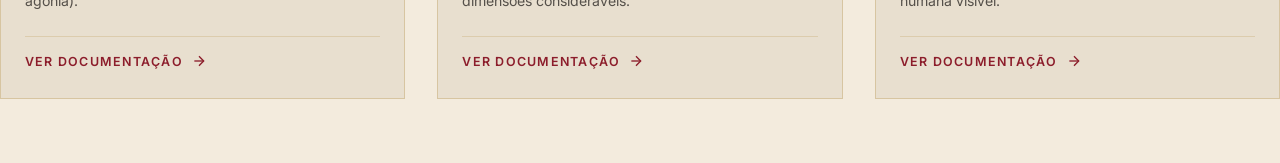
==== commit ceba428d: "Update index.html" ====
--- a/index.html
+++ b/index.html
@@ -99,9 +99,7 @@
     </div>
     <div class="drawer-backdrop" id="drawerBackdrop"></div>
 
-   <div class="imagemPrincipal">
-    <img src="imagens/last-supper-jesus-desktop-7qcbirqkfvjuj2x7.jpg" alt="A Última Ceia">
-</div>
+   <div class="banner-ceia"></div>
     <section class="seccao-introducao">
         <div class="container-editorial">
 
@@ -508,4 +506,4 @@
     <script src="script.js"></script>
 </body>
 
-</html>+</html>
--- a/style.css
+++ b/style.css
@@ -358,20 +358,19 @@
 }
 
 .imagemPrincipal {
-    width: 100%;         /* Ocupa 100% da largura da tela */
-    margin: 0 0 2rem 0;  /* Remove margens laterais e deixa apenas um espaço em baixo */
-    padding: 0;          /* Remove espaçamentos internos indesejados */
-    box-sizing: border-box;
+    width: 100%;
+    margin: 0 0 2rem 0;
+    padding: 0;
     text-align: center;
 }
 
 .imagemPrincipal img {
-    width: 100%;       /* Estica a imagem para preencher toda a largura da tela com perfeição */
-    height: auto;      /* Mantém a proporção exata da pintura para nunca distorcer */
+    width: 100%;
+    height: 280px;         /* Define uma altura fixa perfeita para telemóvel */
+    object-fit: cover;     /* Preenche a largura sem distorcer */
+    object-position: 50% 20%; /* Puxa o foco da imagem mais para baixo, garantindo que a parte de cima (cabeças) aparece toda */
     display: block;
-    border-radius: 0;  /* Remove bordas arredondadas para ocupar a largura total de ponta a ponta */
-}
-
+}
 
 
 .informacoes {
@@ -691,4 +690,4 @@
     text-align: left; /* Em ecrãs pequenos, o alinhamento à esquerda funciona melhor */
     font-size: 1rem;
   }
-}+}
